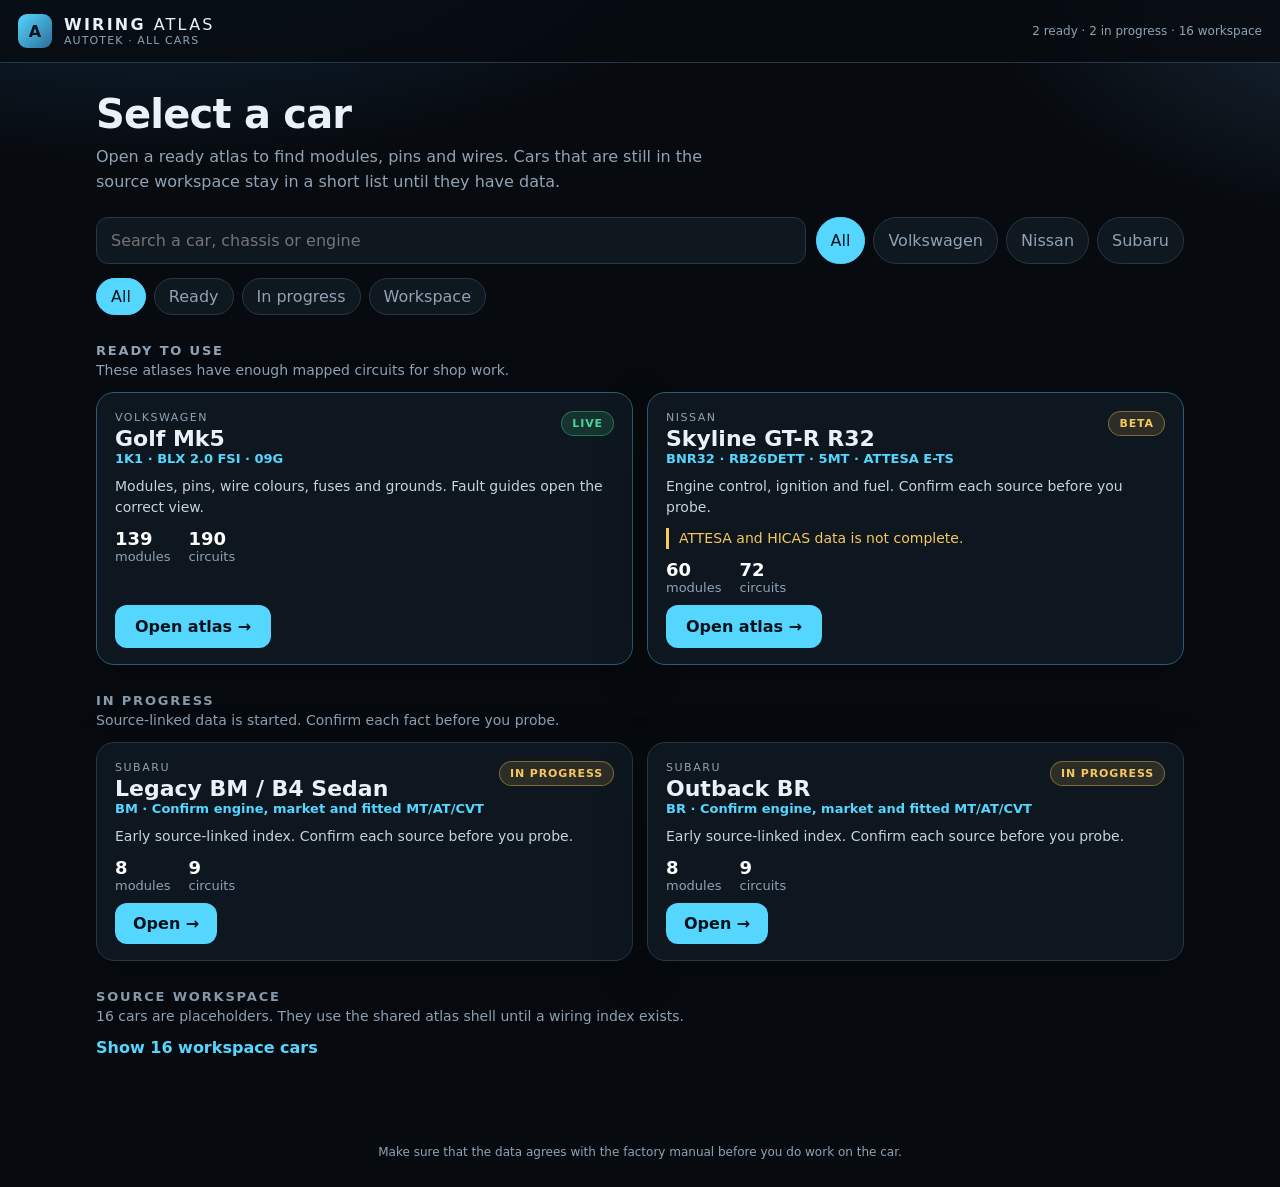
==== index.html @ 564e92dc "Improve atlas hub and Golf first-run chrome Put ready cars first on the hub and collapse empty Subar" ====
<!doctype html>
<html lang="en">
<head>
<meta charset="utf-8">
<meta name="viewport" content="width=device-width,initial-scale=1,viewport-fit=cover">
<meta name="theme-color" content="#070b10">
<title>AUTOTEK · Wiring Atlas</title>
<meta name="description" content="Select a car. Each atlas shows the modules, pins and wires for that vehicle.">
<style>
:root{
  --bg:#070b10; --panel:#101820; --glass:rgba(18,28,38,.72); --line:#24384a;
  --text:#eaf2f8; --muted:#8fa3b5; --soft:#c6d3de;
  --acc:#55d6ff; --acc-ink:#04121c; --good:#48d597; --warn:#f6c85f; --idle:#7d8fa0;
}
*{box-sizing:border-box}
html,body{margin:0;min-height:100%;background:var(--bg);color:var(--text);
  font-family:Inter,ui-sans-serif,system-ui,-apple-system,Segoe UI,Roboto,Arial,sans-serif}
body{background:
  radial-gradient(1100px 520px at 12% -12%,#14304a 0,transparent 58%),
  radial-gradient(800px 420px at 110% 0,#1a2a3a 0,transparent 52%),
  var(--bg)}
a{color:inherit}
button,input{font:inherit}
:focus-visible{outline:2px solid var(--acc);outline-offset:3px}

.mast{display:flex;align-items:center;justify-content:space-between;gap:12px;
  padding:14px 18px;border-bottom:1px solid var(--line);
  background:rgba(7,11,16,.82);backdrop-filter:blur(14px);position:sticky;top:0;z-index:5}
.brand{display:flex;align-items:center;gap:12px}
.mark{width:34px;height:34px;border-radius:9px;display:grid;place-items:center;font-weight:900;
  background:linear-gradient(135deg,#55d6ff,#2b6f9a);color:var(--acc-ink)}
.brand b{letter-spacing:.14em}.brand b span{font-weight:300}
.brand small{display:block;color:var(--muted);font-size:11px;letter-spacing:.1em}
.mast-meta{color:var(--muted);font-size:12px}

main{max-width:1120px;margin:auto;padding:28px 16px 80px}
h1{font-size:clamp(26px,5vw,40px);margin:0 0 8px;letter-spacing:-.02em}
.lead{color:var(--muted);margin:0 0 22px;line-height:1.55;max-width:62ch}

.bar{display:flex;flex-wrap:wrap;gap:10px;margin-bottom:14px}
.bar input{flex:1 1 280px;background:var(--glass);border:1px solid var(--line);border-radius:12px;
  color:#fff;padding:13px 14px}
.chips{display:flex;flex-wrap:wrap;gap:8px}
.chip{background:var(--glass);border:1px solid var(--line);color:var(--muted);border-radius:999px;
  padding:8px 14px;cursor:pointer}
.chip.on{color:var(--acc-ink);background:var(--acc);border-color:var(--acc)}

.section{margin:28px 0 0}
.section h2{margin:0 0 4px;font-size:13px;letter-spacing:.14em;text-transform:uppercase;color:var(--muted)}
.section .sub{margin:0 0 14px;color:var(--muted);font-size:14px}

.grid{display:grid;gap:14px;grid-template-columns:1fr}
@media(min-width:760px){.grid.ready{grid-template-columns:repeat(2,1fr)}}
@media(min-width:980px){.grid.progress{grid-template-columns:repeat(2,1fr)}}

.card{background:var(--glass);border:1px solid var(--line);border-radius:18px;padding:18px 18px 16px;
  backdrop-filter:blur(12px);box-shadow:0 18px 50px rgba(0,0,0,.28);
  display:flex;flex-direction:column;gap:10px;min-height:100%}
.card.ready{border-color:#2b5c72}
.top{display:flex;justify-content:space-between;gap:10px;align-items:flex-start}
.make{color:var(--muted);font-size:11px;letter-spacing:.14em;text-transform:uppercase}
.card h3{margin:2px 0 0;font-size:22px}
.spec{color:var(--acc);font-size:13px;font-weight:700}
.card p{margin:0;color:var(--soft);line-height:1.5;font-size:14px}
.note{font-size:13px;color:var(--warn)!important;border-left:3px solid var(--warn);padding-left:10px}
.stats{display:flex;gap:18px;color:var(--muted);font-size:13px}
.stats b{color:#fff;font-size:18px;display:block}
.badge{border-radius:999px;padding:5px 10px;font-size:11px;font-weight:800;letter-spacing:.08em;white-space:nowrap}
.live{background:rgba(72,213,151,.15);color:var(--good);border:1px solid rgba(72,213,151,.4)}
.beta{background:rgba(246,200,95,.13);color:var(--warn);border:1px solid rgba(246,200,95,.4)}
.workspace{background:rgba(141,163,180,.1);color:var(--idle);border:1px solid rgba(141,163,180,.28)}
.open{margin-top:auto;align-self:flex-start;background:var(--acc);color:var(--acc-ink);font-weight:800;
  text-decoration:none;border-radius:12px;padding:11px 18px}
.card.ready .open{padding:12px 20px}
.open.ghost{background:transparent;color:var(--acc);border:1px solid var(--line)}

.rows{border:1px solid var(--line);border-radius:16px;overflow:hidden;background:var(--panel)}
.row{display:grid;grid-template-columns:1fr auto auto;gap:12px;align-items:center;
  padding:12px 16px;border-top:1px solid var(--line);text-decoration:none}
.row:first-child{border-top:0}
.row:hover{background:rgba(85,214,255,.05)}
.row b{display:block;font-size:15px}
.row small{color:var(--muted)}
.row .meta{color:var(--muted);font-size:13px;text-align:right}
.row .go{color:var(--acc);font-size:13px;font-weight:700;white-space:nowrap}
.family{padding:10px 16px 4px;color:var(--muted);font-size:12px;letter-spacing:.1em;text-transform:uppercase;
  background:#0c141c;border-top:1px solid var(--line)}
.family:first-child{border-top:0}

.toggle{background:none;border:0;color:var(--acc);padding:0;cursor:pointer;font-weight:700}
.empty{color:var(--muted);text-align:center;padding:36px 12px}
footer{color:var(--muted);font-size:12px;text-align:center;padding:8px 16px 28px}

@media(max-width:620px){
  .row{grid-template-columns:1fr auto}
  .row .meta{display:none}
  .mast-meta{display:none}
}
@media(prefers-reduced-motion:reduce){* {scroll-behavior:auto}}
</style>
</head>
<body>
<header class="mast">
  <div class="brand"><span class="mark">A</span><div><b>WIRING <span>ATLAS</span></b><small>AUTOTEK · ALL CARS</small></div></div>
  <div class="mast-meta" id="mastMeta"></div>
</header>
<main>
  <h1>Select a car</h1>
  <p class="lead">Open a ready atlas to find modules, pins and wires. Cars that are still in the source workspace stay in a short list until they have data.</p>
  <div class="bar">
    <input id="q" type="search" placeholder="Search a car, chassis or engine" aria-label="Search cars">
    <div class="chips" id="makes"></div>
  </div>
  <div class="chips" id="readiness" role="tablist" aria-label="Readiness"></div>
  <div id="board"></div>
</main>
<footer>Make sure that the data agrees with the factory manual before you do work on the car.</footer>
<script>
const READY_LABEL={ready:['live','READY'],beta:['beta','IN PROGRESS'],workspace:['workspace','WORKSPACE']};
const esc=s=>String(s??'').replace(/[&<>"]/g,c=>({'&':'&amp;','<':'&lt;','>':'&gt;','"':'&quot;'}[c]));
const norm=s=>(s||'').toLowerCase().replace(/[^a-z0-9]+/g,' ');

function band(c){
  const st=String(c.status||'').toLowerCase();
  const modules=Number(c.modules||0), circuits=Number(c.circuits||0);
  if(st==='live' || modules>=40) return 'ready';
  if(st==='beta' || modules>0 || circuits>0) return 'beta';
  return 'workspace';
}
function badge(c){
  const b=band(c);
  if(b==='ready' && String(c.status).toLowerCase()==='live') return ['live','LIVE'];
  if(b==='ready') return ['beta','BETA'];
  return READY_LABEL[b];
}
function family(c){
  const n=c.name||'';
  if(/outback/i.test(n)) return 'Subaru Outback';
  if(/legacy/i.test(n) && /wagon|touring/i.test(n+' '+ (c.body||''))) return 'Subaru Legacy wagon';
  if(/legacy/i.test(n)) return 'Subaru Legacy sedan';
  return c.make;
}
function match(c,q,make,ready){
  if(make!=='All' && c.make!==make) return false;
  if(ready!=='All' && band(c)!==ready) return false;
  if(!q) return true;
  return [c.make,c.name,c.chassis,c.engine,c.body,c.years].join(' ').toLowerCase().includes(q);
}

let cars=[], make='All', ready='All', showAllWorkspace=false;

function card(c, featured){
  const s=badge(c);
  const stats=[
    c.modules?`<span><b>${esc(c.modules)}</b>modules</span>`:'',
    c.circuits?`<span><b>${esc(c.circuits)}</b>circuits</span>`:''
  ].filter(Boolean).join('');
  return `<article class="card ${featured?'ready':''}">
    <div class="top"><div>
      <div class="make">${esc(c.make)}</div>
      <h3>${esc(c.name)}</h3>
      <div class="spec">${esc([c.chassis,c.engine].filter(Boolean).join(' · '))}</div>
    </div><span class="badge ${s[0]}">${s[1]}</span></div>
    <p>${esc(c.line||'')}</p>
    ${c.note?`<p class="note">${esc(c.note)}</p>`:''}
    ${stats?`<div class="stats">${stats}</div>`:''}
    <a class="open" href="${esc(c.url)}">${featured?'Open atlas →':'Open →'}</a>
  </article>`;
}
function rows(list){
  const groups={};
  list.forEach(c=>{(groups[family(c)]=groups[family(c)]||[]).push(c)});
  return `<div class="rows">${Object.entries(groups).map(([g,items])=>`
    <div class="family">${esc(g)}</div>
    ${items.map(c=>`<a class="row" href="${esc(c.url)}">
      <div><b>${esc(c.name)}</b><small>${esc([c.chassis,c.years||c.engine].filter(Boolean).join(' · '))}</small></div>
      <div class="meta">${c.modules||c.circuits?`${c.modules||0} / ${c.circuits||0}`:'No index yet'}</div>
      <div class="go">Open</div>
    </a>`).join('')}
  `).join('')}</div>`;
}

function draw(){
  const q=document.getElementById('q').value.toLowerCase().trim();
  const list=cars.filter(c=>match(c,q,make,ready));
  const readyCars=list.filter(c=>band(c)==='ready');
  const betaCars=list.filter(c=>band(c)==='beta');
  const workCars=list.filter(c=>band(c)==='workspace');
  const makes=['All',...new Set(cars.map(c=>c.make))];
  const readiness=[['All','All'],['ready','Ready'],['beta','In progress'],['workspace','Workspace']];
  document.getElementById('makes').innerHTML=makes.map(m=>`<button class="chip ${m===make?'on':''}" data-m="${esc(m)}">${esc(m)}</button>`).join('');
  document.getElementById('readiness').innerHTML=readiness.map(([k,l])=>`<button class="chip ${k===ready?'on':''}" data-r="${k}">${l}</button>`).join('');
  document.getElementById('mastMeta').textContent=`${readyCars.length} ready · ${betaCars.length} in progress · ${workCars.length} workspace`;

  if(!list.length){
    document.getElementById('board').innerHTML='<div class="empty">No car agrees with the search. Clear the search and try again.</div>';
    return;
  }
  let html='';
  if(readyCars.length){
    html+=`<section class="section"><h2>Ready to use</h2><p class="sub">These atlases have enough mapped circuits for shop work.</p><div class="grid ready">${readyCars.map(c=>card(c,true)).join('')}</div></section>`;
  }
  if(betaCars.length){
    html+=`<section class="section"><h2>In progress</h2><p class="sub">Source-linked data is started. Confirm each fact before you probe.</p><div class="grid progress">${betaCars.map(c=>card(c,false)).join('')}</div></section>`;
  }
  if(workCars.length){
    const limit=showAllWorkspace||q||ready==='workspace'?workCars:workCars.slice(0,0);
    const extra=workCars.length;
    html+=`<section class="section"><h2>Source workspace</h2><p class="sub">${extra} cars are placeholders. They use the shared atlas shell until a wiring index exists.</p>`;
    if(showAllWorkspace||q||ready==='workspace'){
      html+=rows(workCars)+`<p style="margin:12px 0 0"><button class="toggle" id="hideWs" type="button">Hide workspace cars</button></p>`;
    }else{
      html+=`<button class="toggle" id="showWs" type="button">Show ${extra} workspace cars</button>`;
    }
    html+='</section>';
  }
  document.getElementById('board').innerHTML=html;
}

document.getElementById('makes').onclick=e=>{if(e.target.dataset.m){make=e.target.dataset.m;draw()}};
document.getElementById('readiness').onclick=e=>{if(e.target.dataset.r){ready=e.target.dataset.r;showAllWorkspace=ready==='workspace';draw()}};
document.getElementById('q').oninput=()=>{showAllWorkspace=!!document.getElementById('q').value.trim();draw()};
document.getElementById('board').onclick=e=>{
  if(e.target.id==='showWs'){showAllWorkspace=true;draw()}
  if(e.target.id==='hideWs'){showAllWorkspace=false;draw()}
};
fetch('cars.json',{cache:'no-cache'}).then(r=>r.json()).then(d=>{cars=d;draw()}).catch(()=>{
  document.getElementById('board').innerHTML='<div class="empty">The car list did not load. Refresh the page.</div>';
});
</script>
</body>
</html>
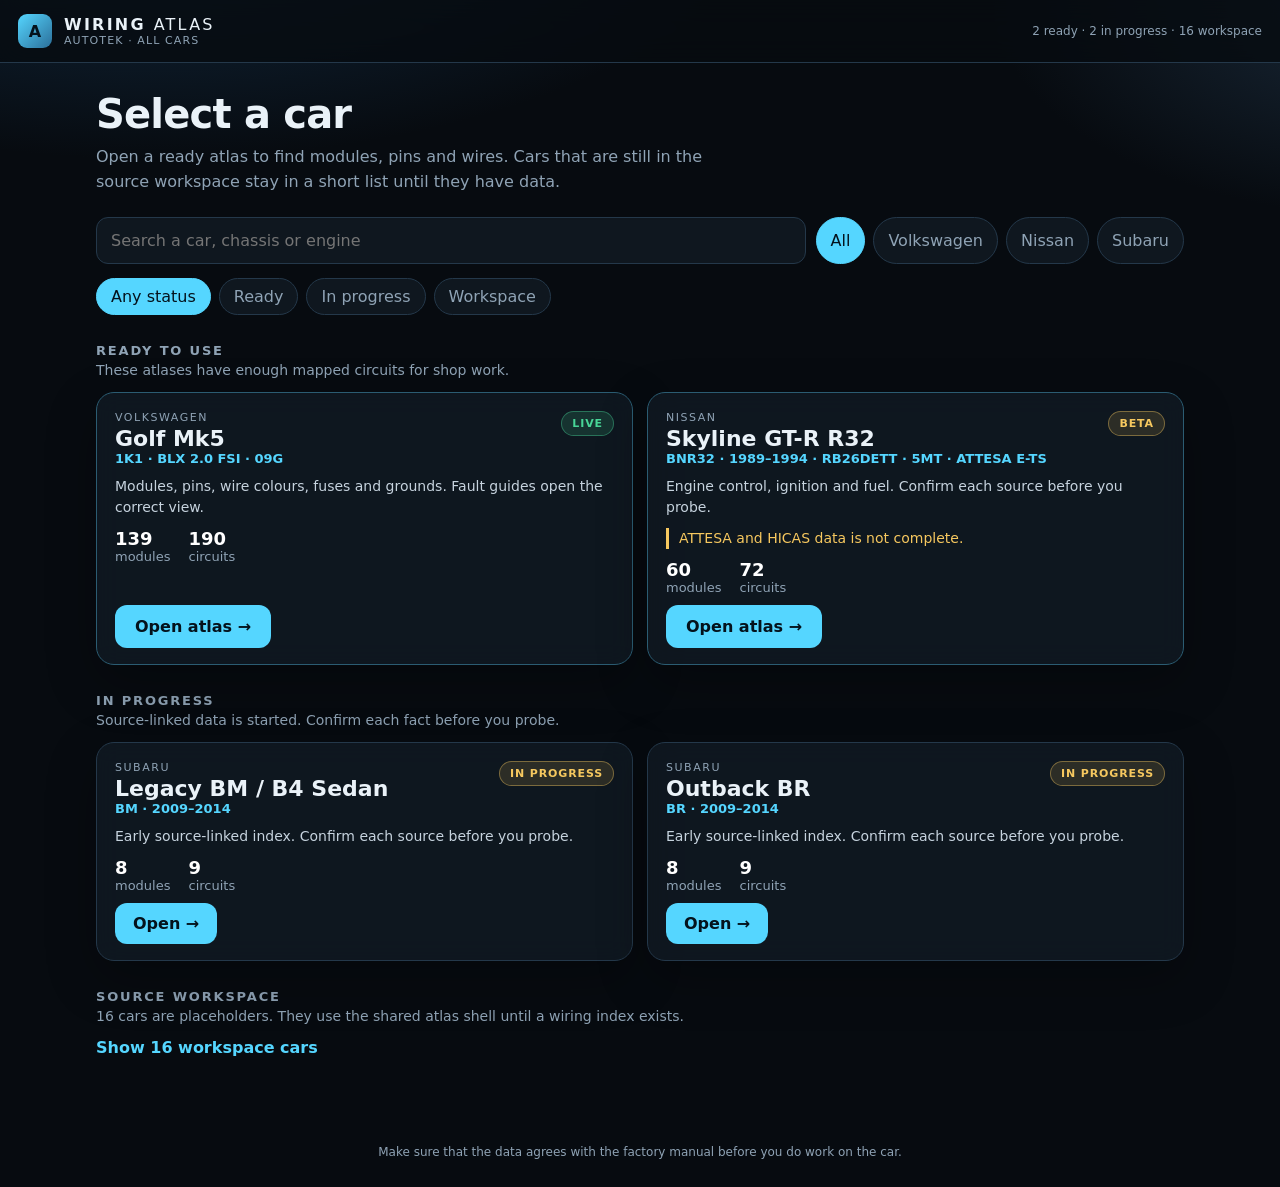
==== commit 3d60c35d: "Hide placeholder engine text and clarify hub filters Subaru in-progress cards now show years instead" ====
--- a/index.html
+++ b/index.html
@@ -149,6 +149,10 @@
 
 let cars=[], make='All', ready='All', showAllWorkspace=false;
 
+function specLine(c){
+  const engine=/confirm engine/i.test(c.engine||'')?'':c.engine;
+  return [c.chassis,c.years,engine].filter(Boolean).join(' · ');
+}
 function card(c, featured){
   const s=badge(c);
   const stats=[
@@ -159,7 +163,7 @@
     <div class="top"><div>
       <div class="make">${esc(c.make)}</div>
       <h3>${esc(c.name)}</h3>
-      <div class="spec">${esc([c.chassis,c.engine].filter(Boolean).join(' · '))}</div>
+      <div class="spec">${esc(specLine(c))}</div>
     </div><span class="badge ${s[0]}">${s[1]}</span></div>
     <p>${esc(c.line||'')}</p>
     ${c.note?`<p class="note">${esc(c.note)}</p>`:''}
@@ -187,13 +191,13 @@
   const betaCars=list.filter(c=>band(c)==='beta');
   const workCars=list.filter(c=>band(c)==='workspace');
   const makes=['All',...new Set(cars.map(c=>c.make))];
-  const readiness=[['All','All'],['ready','Ready'],['beta','In progress'],['workspace','Workspace']];
+  const readiness=[['All','Any status'],['ready','Ready'],['beta','In progress'],['workspace','Workspace']];
   document.getElementById('makes').innerHTML=makes.map(m=>`<button class="chip ${m===make?'on':''}" data-m="${esc(m)}">${esc(m)}</button>`).join('');
   document.getElementById('readiness').innerHTML=readiness.map(([k,l])=>`<button class="chip ${k===ready?'on':''}" data-r="${k}">${l}</button>`).join('');
   document.getElementById('mastMeta').textContent=`${readyCars.length} ready · ${betaCars.length} in progress · ${workCars.length} workspace`;
 
   if(!list.length){
-    document.getElementById('board').innerHTML='<div class="empty">No car agrees with the search. Clear the search and try again.</div>';
+    document.getElementById('board').innerHTML='<div class="empty">No car agrees with the filters. Clear the search or select All.</div>';
     return;
   }
   let html='';
